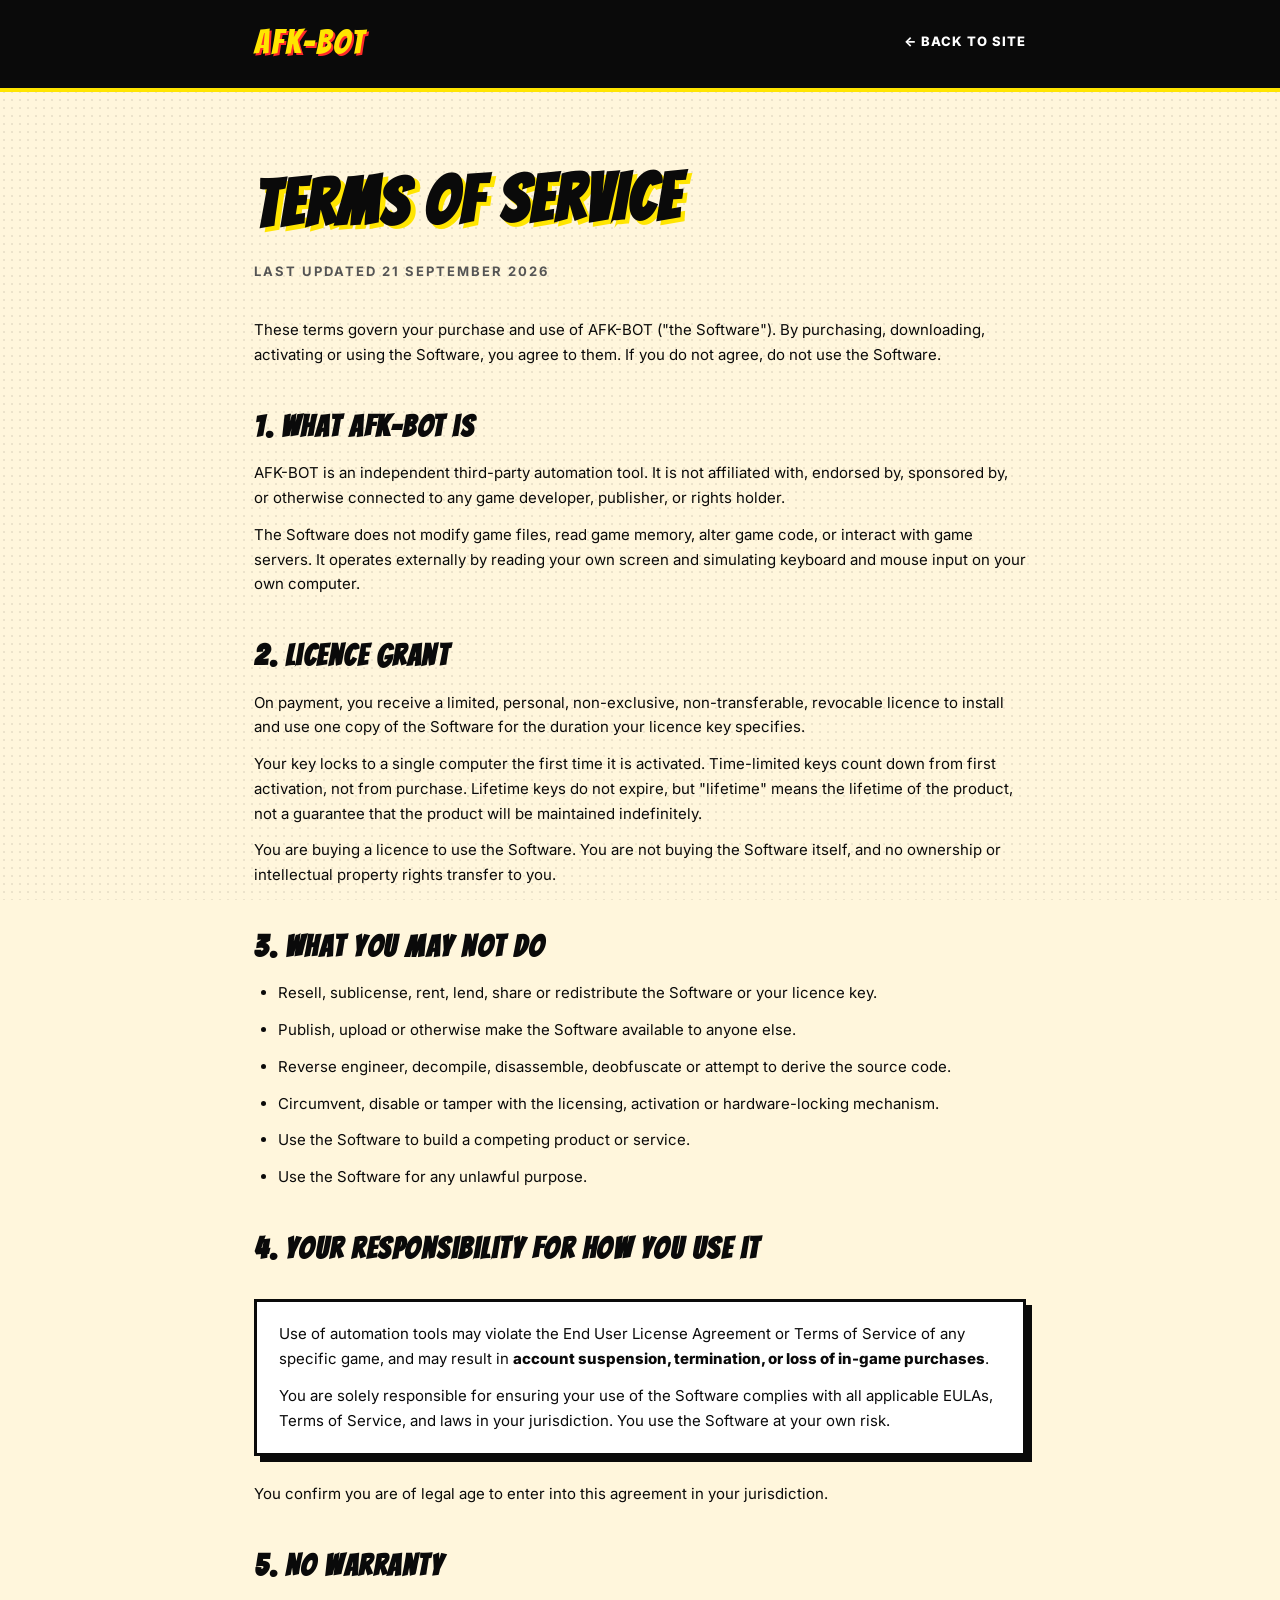
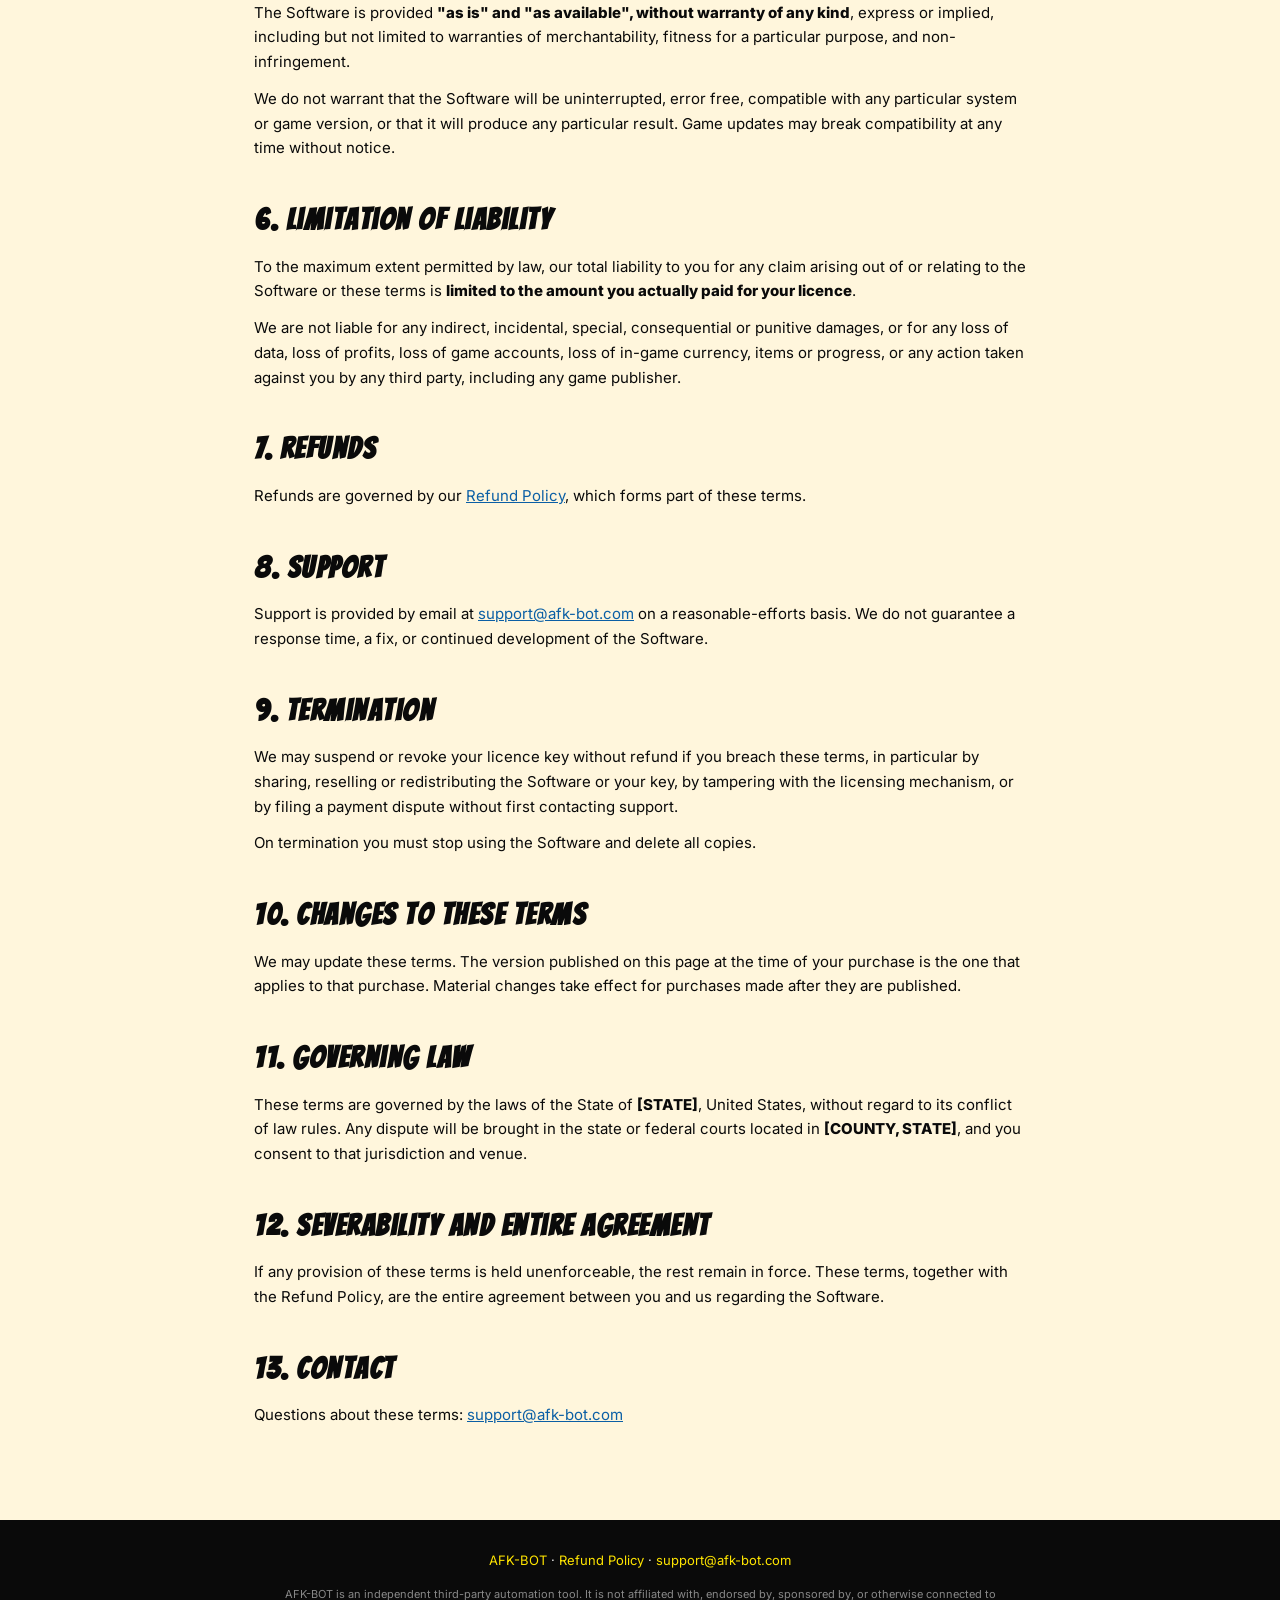
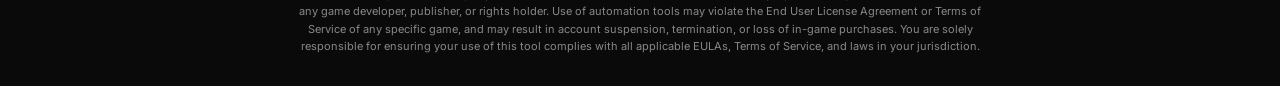
==== terms.html @ a04c801b "Scrub currency naming, add legal pages, Windows/Mac platform line Works through section 1 of the AFK" ====
<!DOCTYPE html>
<html lang="en">
<head>
<meta charset="UTF-8" />
<meta name="viewport" content="width=device-width, initial-scale=1.0" />
<title>AFK-BOT - Terms of Service</title>
<meta name="description" content="AFK-BOT Terms of Service: licence grant, permitted use, warranty disclaimer and limitation of liability." />
<meta name="robots" content="noindex" />
<link rel="preconnect" href="https://fonts.googleapis.com">
<link rel="preconnect" href="https://fonts.gstatic.com" crossorigin>
<link href="https://fonts.googleapis.com/css2?family=Bangers&family=Inter:wght@400;600;800&display=swap" rel="stylesheet">
<link rel="stylesheet" href="legal.css">
</head>
<body>
<nav>
  <div class="nav-inner">
    <a href="index.html" class="logo">AFK-BOT</a>
    <a href="index.html" class="back">&larr; Back to site</a>
  </div>
</nav>
<main>
  <h1>TERMS OF SERVICE</h1>
  <div class="updated">Last updated 21 September 2026</div>

  <p>These terms govern your purchase and use of AFK-BOT ("the Software"). By purchasing, downloading, activating or using the Software, you agree to them. If you do not agree, do not use the Software.</p>

  <h2>1. What AFK-BOT is</h2>
  <p>AFK-BOT is an independent third-party automation tool. It is not affiliated with, endorsed by, sponsored by, or otherwise connected to any game developer, publisher, or rights holder.</p>
  <p>The Software does not modify game files, read game memory, alter game code, or interact with game servers. It operates externally by reading your own screen and simulating keyboard and mouse input on your own computer.</p>

  <h2>2. Licence grant</h2>
  <p>On payment, you receive a limited, personal, non-exclusive, non-transferable, revocable licence to install and use one copy of the Software for the duration your licence key specifies.</p>
  <p>Your key locks to a single computer the first time it is activated. Time-limited keys count down from first activation, not from purchase. Lifetime keys do not expire, but "lifetime" means the lifetime of the product, not a guarantee that the product will be maintained indefinitely.</p>
  <p>You are buying a licence to use the Software. You are not buying the Software itself, and no ownership or intellectual property rights transfer to you.</p>

  <h2>3. What you may not do</h2>
  <ul>
    <li>Resell, sublicense, rent, lend, share or redistribute the Software or your licence key.</li>
    <li>Publish, upload or otherwise make the Software available to anyone else.</li>
    <li>Reverse engineer, decompile, disassemble, deobfuscate or attempt to derive the source code.</li>
    <li>Circumvent, disable or tamper with the licensing, activation or hardware-locking mechanism.</li>
    <li>Use the Software to build a competing product or service.</li>
    <li>Use the Software for any unlawful purpose.</li>
  </ul>

  <h2>4. Your responsibility for how you use it</h2>
  <div class="callout">
    <p>Use of automation tools may violate the End User License Agreement or Terms of Service of any specific game, and may result in <strong>account suspension, termination, or loss of in-game purchases</strong>.</p>
    <p>You are solely responsible for ensuring your use of the Software complies with all applicable EULAs, Terms of Service, and laws in your jurisdiction. You use the Software at your own risk.</p>
  </div>
  <p>You confirm you are of legal age to enter into this agreement in your jurisdiction.</p>

  <h2>5. No warranty</h2>
  <p>The Software is provided <strong>"as is" and "as available", without warranty of any kind</strong>, express or implied, including but not limited to warranties of merchantability, fitness for a particular purpose, and non-infringement.</p>
  <p>We do not warrant that the Software will be uninterrupted, error free, compatible with any particular system or game version, or that it will produce any particular result. Game updates may break compatibility at any time without notice.</p>

  <h2>6. Limitation of liability</h2>
  <p>To the maximum extent permitted by law, our total liability to you for any claim arising out of or relating to the Software or these terms is <strong>limited to the amount you actually paid for your licence</strong>.</p>
  <p>We are not liable for any indirect, incidental, special, consequential or punitive damages, or for any loss of data, loss of profits, loss of game accounts, loss of in-game currency, items or progress, or any action taken against you by any third party, including any game publisher.</p>

  <h2>7. Refunds</h2>
  <p>Refunds are governed by our <a href="refund-policy.html">Refund Policy</a>, which forms part of these terms.</p>

  <h2>8. Support</h2>
  <p>Support is provided by email at <a href="mailto:support@afk-bot.com">support@afk-bot.com</a> on a reasonable-efforts basis. We do not guarantee a response time, a fix, or continued development of the Software.</p>

  <h2>9. Termination</h2>
  <p>We may suspend or revoke your licence key without refund if you breach these terms, in particular by sharing, reselling or redistributing the Software or your key, by tampering with the licensing mechanism, or by filing a payment dispute without first contacting support.</p>
  <p>On termination you must stop using the Software and delete all copies.</p>

  <h2>10. Changes to these terms</h2>
  <p>We may update these terms. The version published on this page at the time of your purchase is the one that applies to that purchase. Material changes take effect for purchases made after they are published.</p>

  <h2>11. Governing law</h2>
  <p>These terms are governed by the laws of the State of <strong>[STATE]</strong>, United States, without regard to its conflict of law rules. Any dispute will be brought in the state or federal courts located in <strong>[COUNTY, STATE]</strong>, and you consent to that jurisdiction and venue.</p>

  <h2>12. Severability and entire agreement</h2>
  <p>If any provision of these terms is held unenforceable, the rest remain in force. These terms, together with the Refund Policy, are the entire agreement between you and us regarding the Software.</p>

  <h2>13. Contact</h2>
  <p>Questions about these terms: <a href="mailto:support@afk-bot.com">support@afk-bot.com</a></p>
</main>
<footer>
  <div><a href="index.html">AFK-BOT</a> &middot; <a href="refund-policy.html">Refund Policy</a> &middot; <a href="mailto:support@afk-bot.com">support@afk-bot.com</a></div>
  <div class="disclaimer">
    AFK-BOT is an independent third-party automation tool. It is not affiliated with, endorsed by, sponsored by, or otherwise connected to any game developer, publisher, or rights holder. Use of automation tools may violate the End User License Agreement or Terms of Service of any specific game, and may result in account suspension, termination, or loss of in-game purchases. You are solely responsible for ensuring your use of this tool complies with all applicable EULAs, Terms of Service, and laws in your jurisdiction.
  </div>
</footer>
</body>
</html>
---- legal.css ----
/* Shared styling for the legal pages (terms.html, refund-policy.html).
   Mirrors the palette and type of index.html without pulling in its
   full landing-page stylesheet. */
:root {
  --yellow: #FFE500;
  --red: #FF2A2A;
  --ink: #0A0A0A;
  --paper: #FFF6DC;
  --border-w: 4px;
}
* { box-sizing: border-box; margin: 0; padding: 0; }
body {
  font-family: 'Inter', system-ui, sans-serif;
  background: var(--paper);
  color: var(--ink);
  line-height: 1.65;
}
body::before {
  content: "";
  position: fixed;
  inset: 0;
  background-image: radial-gradient(rgba(10,10,10,0.08) 1px, transparent 1.4px);
  background-size: 8px 8px;
  pointer-events: none;
  z-index: 0;
}
nav, main, footer { position: relative; z-index: 1; }
nav {
  background: var(--ink);
  border-bottom: var(--border-w) solid var(--ink);
  box-shadow: 0 4px 0 var(--yellow);
}
.nav-inner {
  max-width: 820px;
  margin: 0 auto;
  padding: 14px 24px;
  display: flex;
  align-items: center;
  justify-content: space-between;
  gap: 16px;
}
.logo {
  font-family: 'Bangers', sans-serif;
  font-size: 34px;
  letter-spacing: 2px;
  color: var(--yellow);
  text-shadow: 2px 2px 0 var(--red);
  text-decoration: none;
}
.nav-inner a.back {
  color: #fff;
  font-weight: 800;
  font-size: 13px;
  letter-spacing: 1px;
  text-transform: uppercase;
  text-decoration: none;
}
.nav-inner a.back:hover { color: var(--yellow); }
main {
  max-width: 820px;
  margin: 0 auto;
  padding: 56px 24px 80px;
}
h1 {
  font-family: 'Bangers', sans-serif;
  font-size: clamp(40px, 7vw, 66px);
  letter-spacing: 2px;
  transform: rotate(-1deg);
  text-shadow: 4px 4px 0 var(--yellow);
  margin-bottom: 8px;
}
.updated {
  font-weight: 700;
  font-size: 13px;
  text-transform: uppercase;
  letter-spacing: 2px;
  color: #555;
  margin-bottom: 36px;
}
h2 {
  font-family: 'Bangers', sans-serif;
  font-size: 30px;
  letter-spacing: 1.5px;
  margin: 34px 0 10px;
}
p, li { font-size: 15px; margin-bottom: 12px; }
ul, ol { padding-left: 24px; }
strong { font-weight: 800; }
a { color: #0B5FA5; }
.callout {
  background: #fff;
  border: 3px solid var(--ink);
  box-shadow: 6px 6px 0 var(--ink);
  padding: 20px 22px;
  margin: 26px 0;
}
.callout p:last-child { margin-bottom: 0; }
footer {
  background: var(--ink);
  color: #eee;
  text-align: center;
  padding: 30px 24px;
  font-size: 13px;
}
footer a { color: var(--yellow); text-decoration: none; }
footer a:hover { text-decoration: underline; }
footer .disclaimer {
  max-width: 720px;
  margin: 14px auto 0;
  font-size: 11px;
  color: #888;
  line-height: 1.6;
}
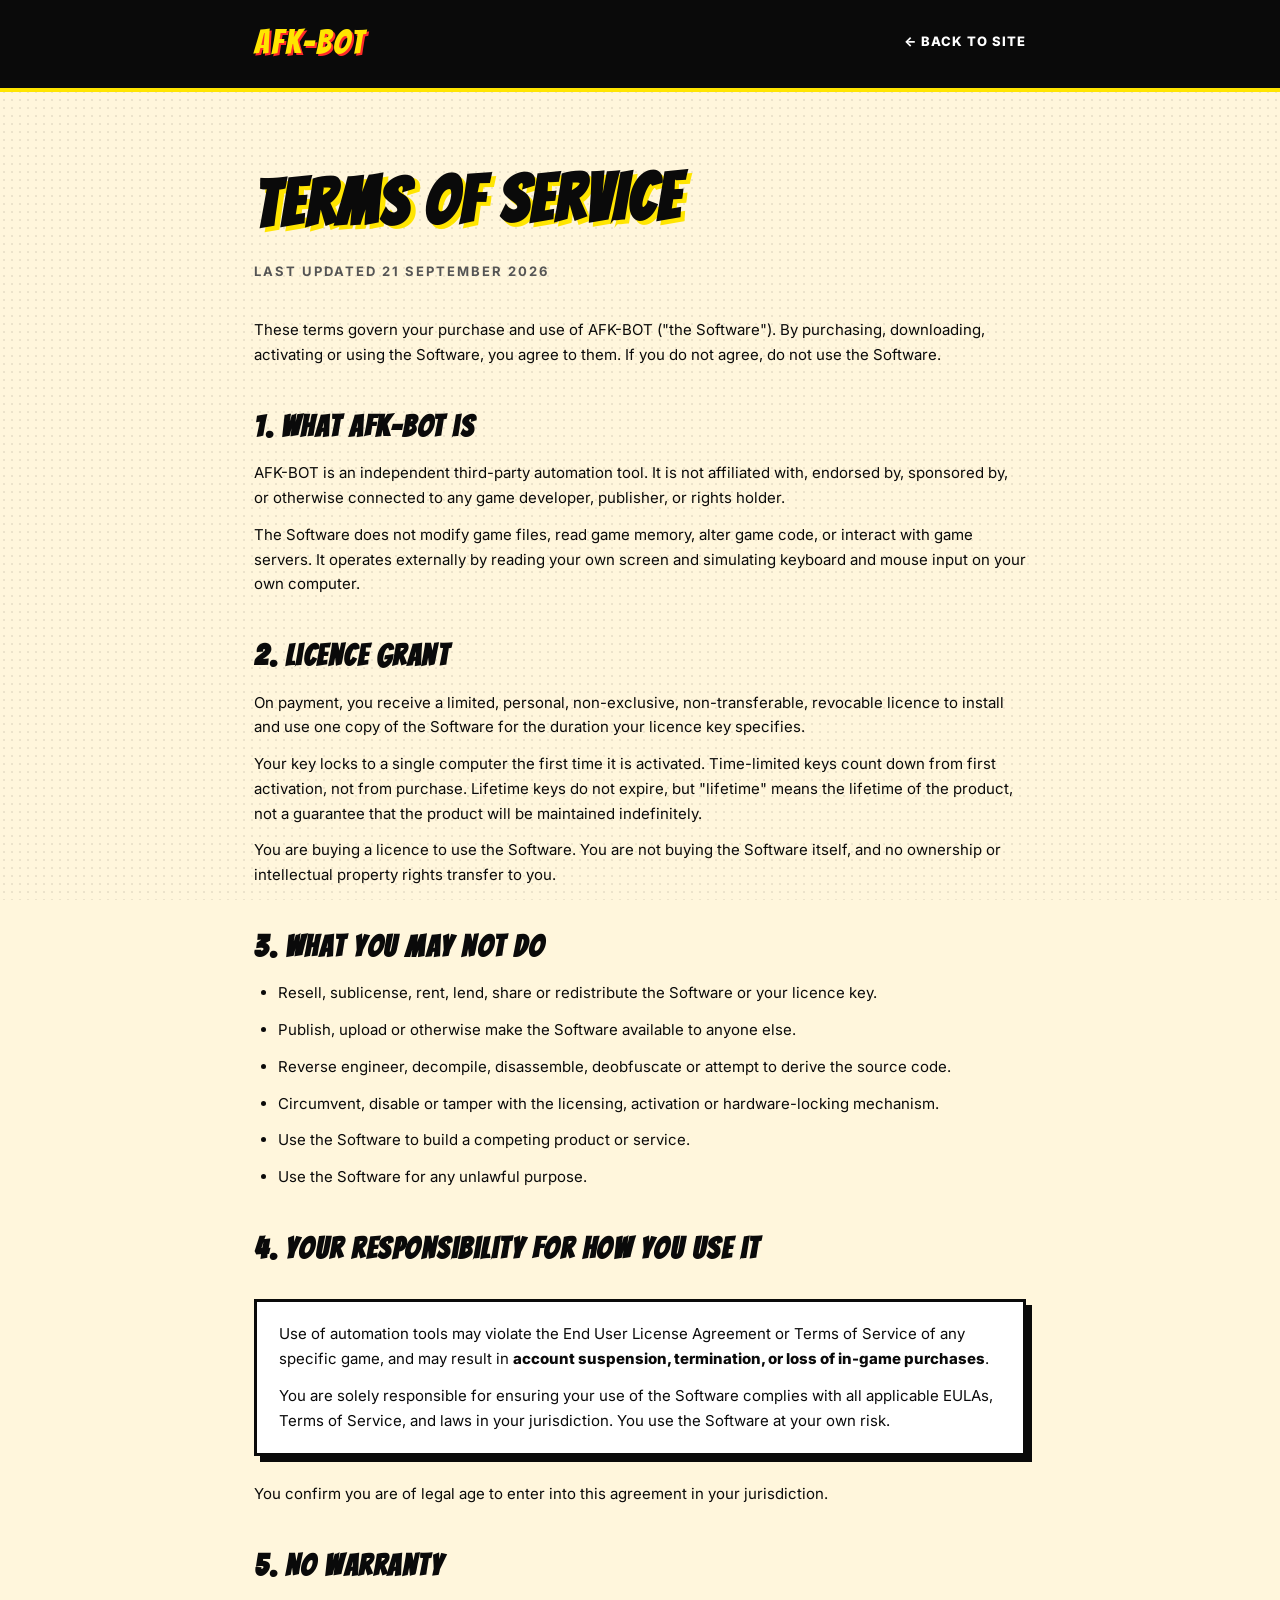
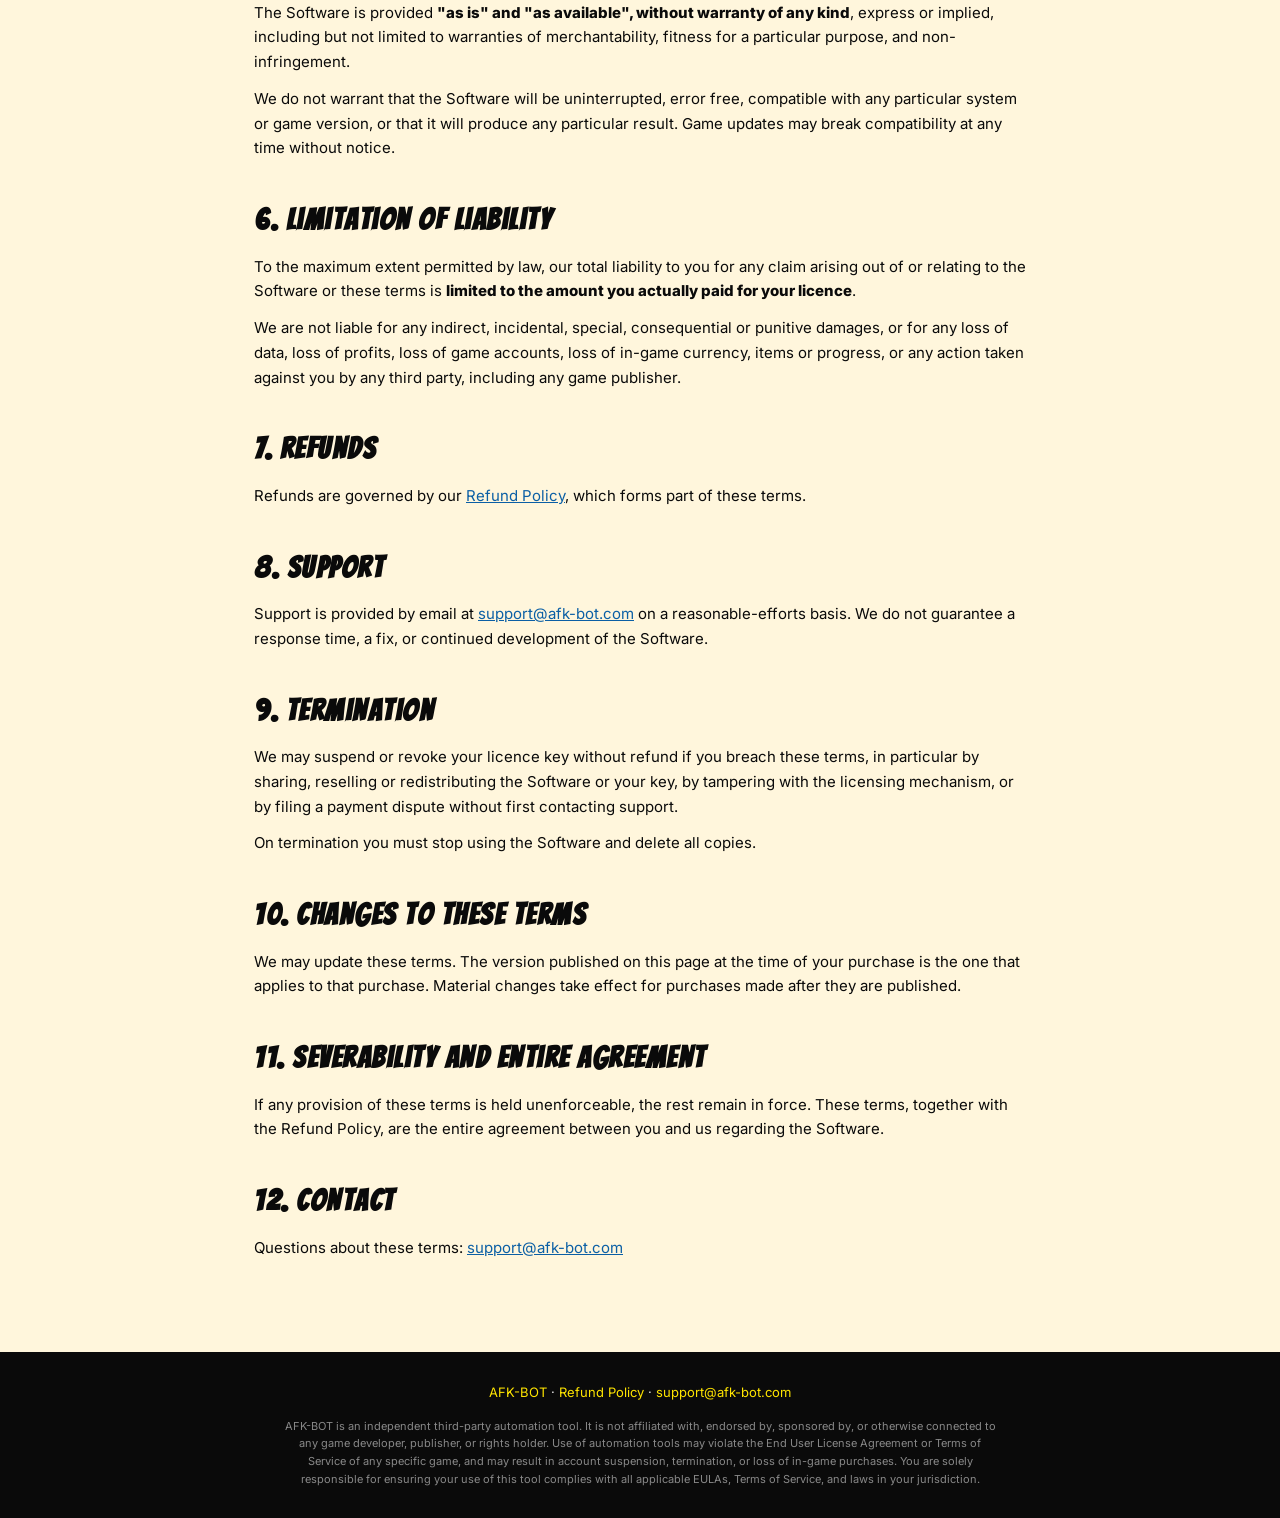
==== commit ee3b5bd7: "Drop the governing law clause from terms.html No state or country is named anywhere on the site, so " ====
--- a/terms.html
+++ b/terms.html
@@ -71,13 +71,10 @@
   <h2>10. Changes to these terms</h2>
   <p>We may update these terms. The version published on this page at the time of your purchase is the one that applies to that purchase. Material changes take effect for purchases made after they are published.</p>
 
-  <h2>11. Governing law</h2>
-  <p>These terms are governed by the laws of the State of <strong>[STATE]</strong>, United States, without regard to its conflict of law rules. Any dispute will be brought in the state or federal courts located in <strong>[COUNTY, STATE]</strong>, and you consent to that jurisdiction and venue.</p>
-
-  <h2>12. Severability and entire agreement</h2>
+  <h2>11. Severability and entire agreement</h2>
   <p>If any provision of these terms is held unenforceable, the rest remain in force. These terms, together with the Refund Policy, are the entire agreement between you and us regarding the Software.</p>
 
-  <h2>13. Contact</h2>
+  <h2>12. Contact</h2>
   <p>Questions about these terms: <a href="mailto:support@afk-bot.com">support@afk-bot.com</a></p>
 </main>
 <footer>
